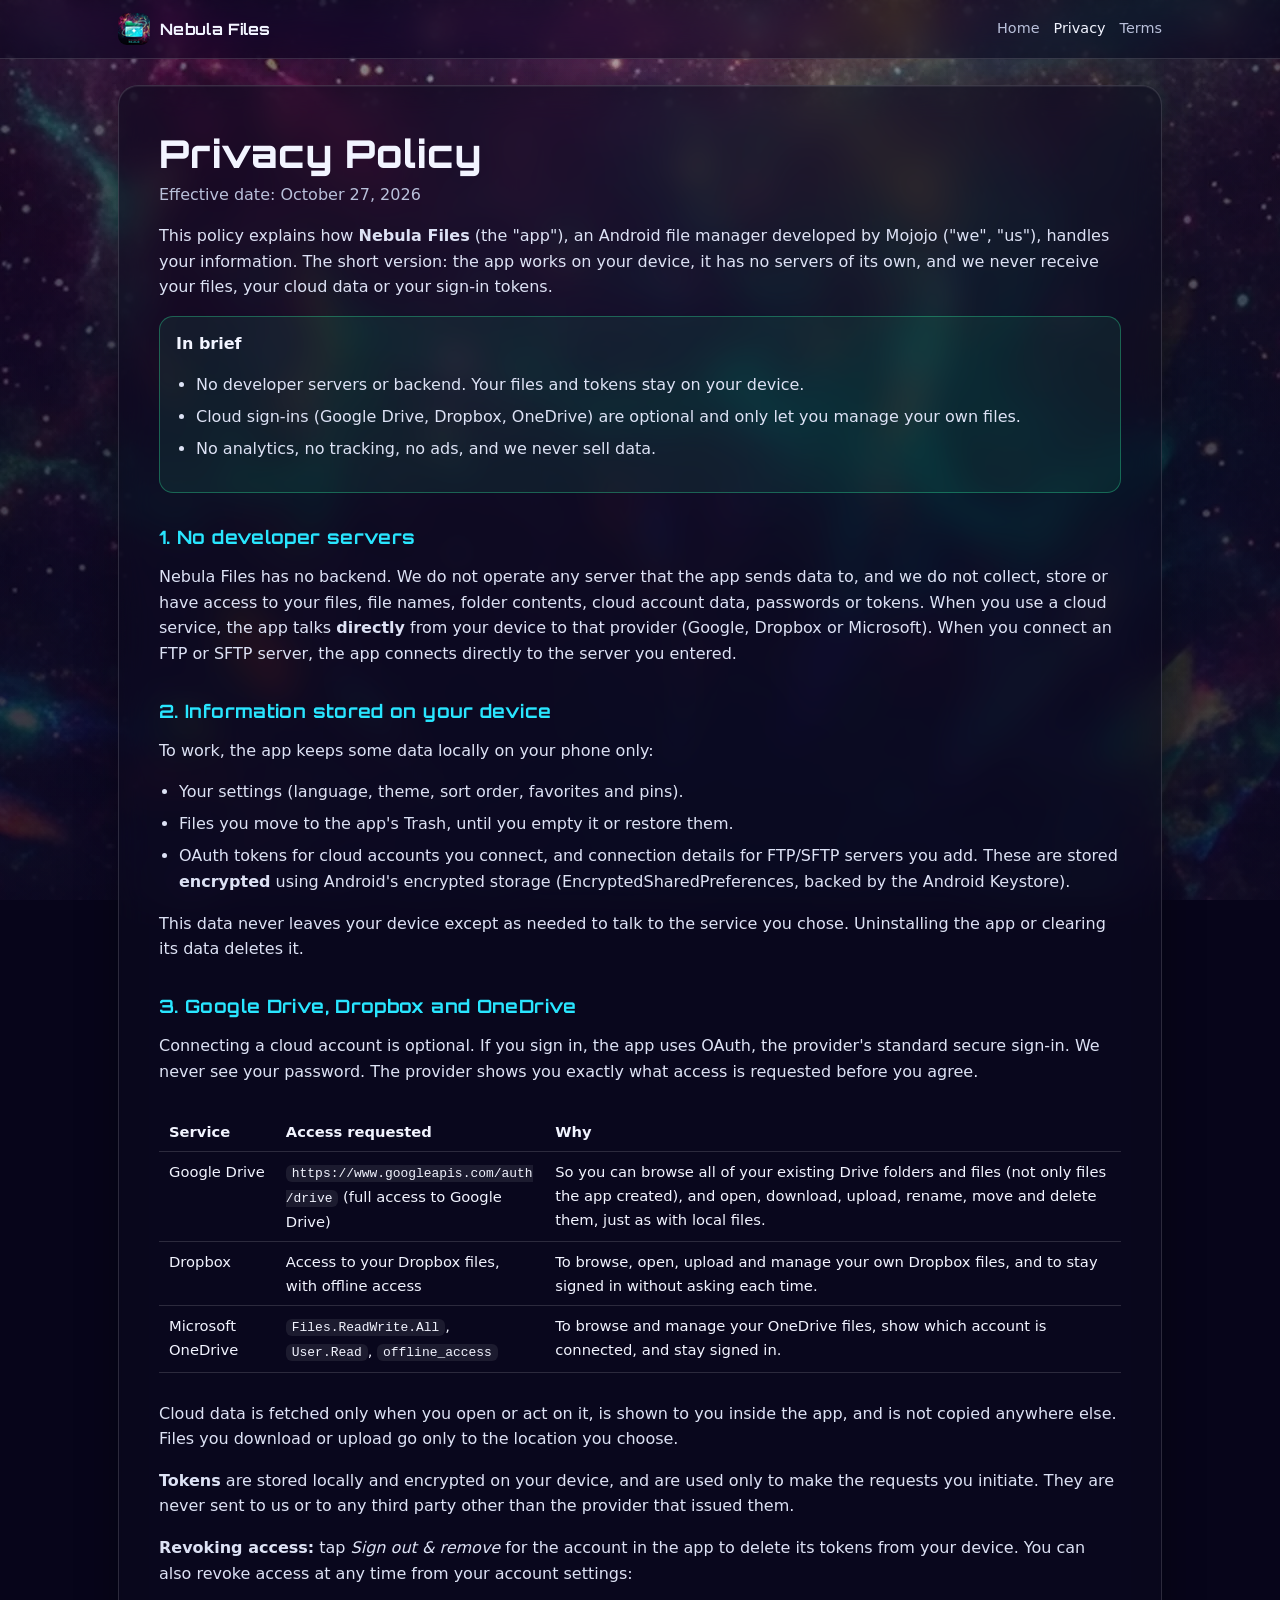
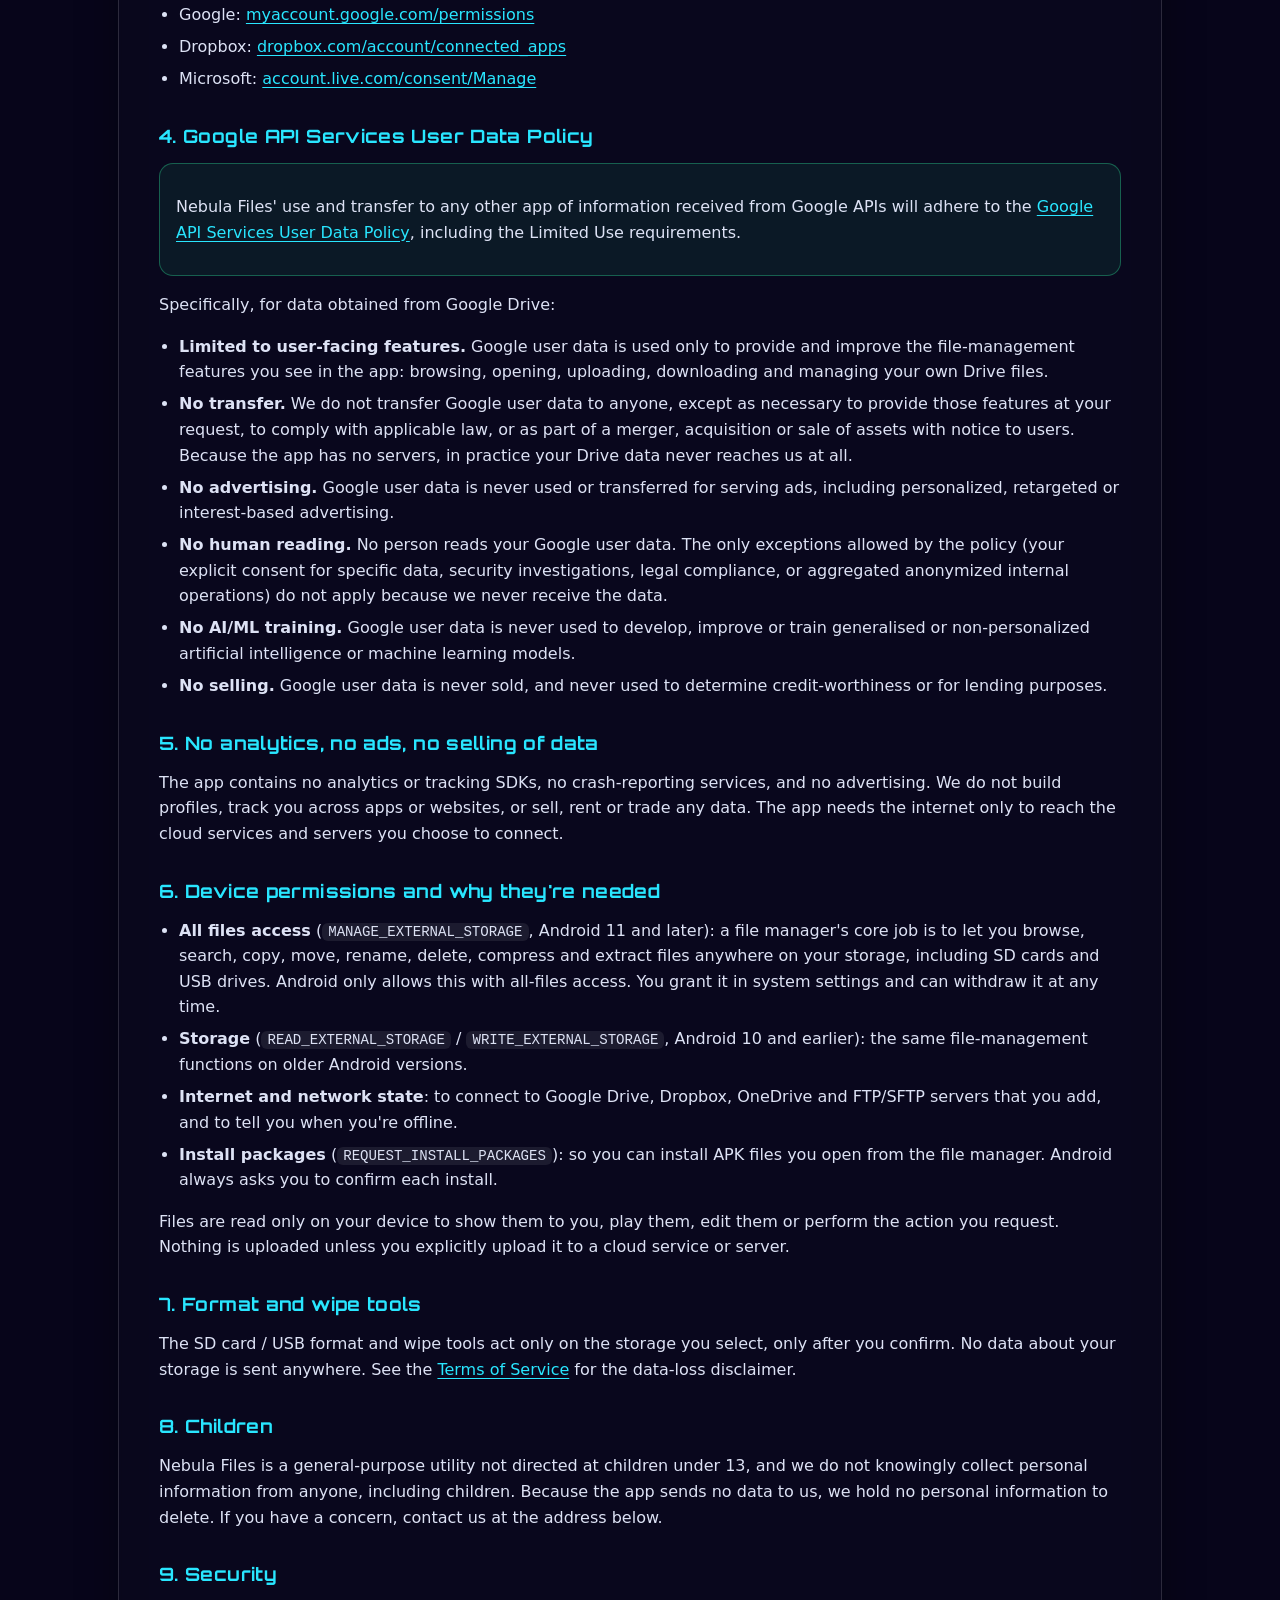
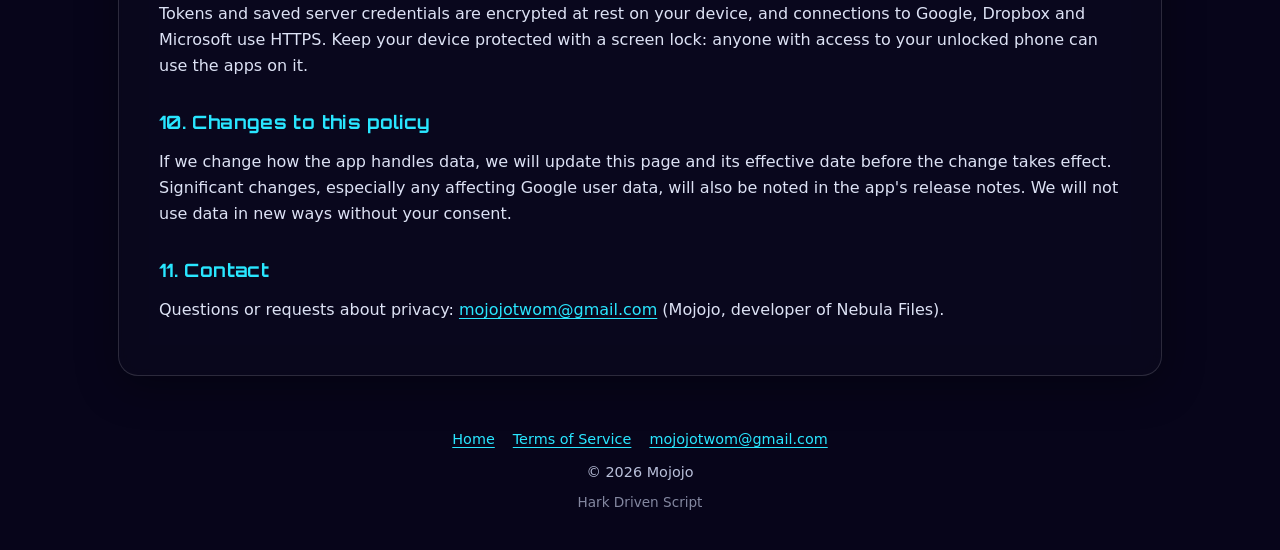
==== privacy.html @ a80e9547 "Nebula Files website" ====
<!doctype html>
<html lang="en">
<head>
  <meta charset="utf-8">
  <meta name="viewport" content="width=device-width, initial-scale=1, viewport-fit=cover">
  <title>Privacy Policy | Nebula Files</title>
  <meta name="description" content="Privacy policy for Nebula Files, the Android file manager by Mojojo. No servers, no analytics, no ads. Google Drive, Dropbox and OneDrive tokens stay encrypted on your device.">
  <meta name="theme-color" content="#07051a">
  <link rel="icon" type="image/png" sizes="32x32" href="favicon-32.png">
  <link rel="apple-touch-icon" sizes="180x180" href="apple-touch-icon.png">
  <link rel="stylesheet" href="assets/style.css">
  <meta property="og:type" content="article">
  <meta property="og:site_name" content="Nebula Files">
  <meta property="og:title" content="Nebula Files Privacy Policy">
  <meta property="og:description" content="No servers, no analytics, no ads. Your files and sign-in tokens stay on your device.">
  <meta property="og:image" content="assets/og-image.jpg">
  <meta name="twitter:card" content="summary_large_image">
</head>
<body>
  <header class="site-header">
    <div class="wrap">
      <a class="brand" href="./"><img src="favicon-32.png" alt="" width="32" height="32">Nebula Files</a>
      <nav aria-label="Site">
        <a href="./">Home</a>
        <a href="privacy.html" aria-current="page">Privacy</a>
        <a href="terms.html">Terms</a>
      </nav>
    </div>
  </header>

  <main class="wrap">
    <article class="doc glass">
      <h1>Privacy Policy</h1>
      <p class="eff">Effective date: October 27, 2026</p>

      <p>This policy explains how <strong>Nebula Files</strong> (the "app"), an Android file manager developed by Mojojo ("we", "us"), handles your information. The short version: the app works on your device, it has no servers of its own, and we never receive your files, your cloud data or your sign-in tokens.</p>

      <div class="callout">
        <strong>In brief</strong>
        <ul>
          <li>No developer servers or backend. Your files and tokens stay on your device.</li>
          <li>Cloud sign-ins (Google Drive, Dropbox, OneDrive) are optional and only let you manage your own files.</li>
          <li>No analytics, no tracking, no ads, and we never sell data.</li>
        </ul>
      </div>

      <h2>1. No developer servers</h2>
      <p>Nebula Files has no backend. We do not operate any server that the app sends data to, and we do not collect, store or have access to your files, file names, folder contents, cloud account data, passwords or tokens. When you use a cloud service, the app talks <strong>directly</strong> from your device to that provider (Google, Dropbox or Microsoft). When you connect an FTP or SFTP server, the app connects directly to the server you entered.</p>

      <h2>2. Information stored on your device</h2>
      <p>To work, the app keeps some data locally on your phone only:</p>
      <ul>
        <li>Your settings (language, theme, sort order, favorites and pins).</li>
        <li>Files you move to the app's Trash, until you empty it or restore them.</li>
        <li>OAuth tokens for cloud accounts you connect, and connection details for FTP/SFTP servers you add. These are stored <strong>encrypted</strong> using Android's encrypted storage (EncryptedSharedPreferences, backed by the Android Keystore).</li>
      </ul>
      <p>This data never leaves your device except as needed to talk to the service you chose. Uninstalling the app or clearing its data deletes it.</p>

      <h2>3. Google Drive, Dropbox and OneDrive</h2>
      <p>Connecting a cloud account is optional. If you sign in, the app uses OAuth, the provider's standard secure sign-in. We never see your password. The provider shows you exactly what access is requested before you agree.</p>
      <div class="table-scroll">
        <table>
          <thead><tr><th>Service</th><th>Access requested</th><th>Why</th></tr></thead>
          <tbody>
            <tr>
              <td data-label="Service">Google Drive</td>
              <td data-label="Access requested"><code>https://www.googleapis.com/auth/drive</code> (full access to Google Drive)</td>
              <td data-label="Why">So you can browse all of your existing Drive folders and files (not only files the app created), and open, download, upload, rename, move and delete them, just as with local files.</td>
            </tr>
            <tr>
              <td data-label="Service">Dropbox</td>
              <td data-label="Access requested">Access to your Dropbox files, with offline access</td>
              <td data-label="Why">To browse, open, upload and manage your own Dropbox files, and to stay signed in without asking each time.</td>
            </tr>
            <tr>
              <td data-label="Service">Microsoft OneDrive</td>
              <td data-label="Access requested"><code>Files.ReadWrite.All</code>, <code>User.Read</code>, <code>offline_access</code></td>
              <td data-label="Why">To browse and manage your OneDrive files, show which account is connected, and stay signed in.</td>
            </tr>
          </tbody>
        </table>
      </div>
      <p>Cloud data is fetched only when you open or act on it, is shown to you inside the app, and is not copied anywhere else. Files you download or upload go only to the location you choose.</p>
      <p><strong>Tokens</strong> are stored locally and encrypted on your device, and are used only to make the requests you initiate. They are never sent to us or to any third party other than the provider that issued them.</p>
      <p><strong>Revoking access:</strong> tap <em>Sign out &amp; remove</em> for the account in the app to delete its tokens from your device. You can also revoke access at any time from your account settings:</p>
      <ul>
        <li>Google: <a href="https://myaccount.google.com/permissions" rel="noopener">myaccount.google.com/permissions</a></li>
        <li>Dropbox: <a href="https://www.dropbox.com/account/connected_apps" rel="noopener">dropbox.com/account/connected_apps</a></li>
        <li>Microsoft: <a href="https://account.live.com/consent/Manage" rel="noopener">account.live.com/consent/Manage</a></li>
      </ul>

      <h2>4. Google API Services User Data Policy</h2>
      <div class="callout">
        <p>Nebula Files' use and transfer to any other app of information received from Google APIs will adhere to the <a href="https://developers.google.com/terms/api-services-user-data-policy" rel="noopener">Google API Services User Data Policy</a>, including the Limited Use requirements.</p>
      </div>
      <p>Specifically, for data obtained from Google Drive:</p>
      <ul>
        <li><strong>Limited to user-facing features.</strong> Google user data is used only to provide and improve the file-management features you see in the app: browsing, opening, uploading, downloading and managing your own Drive files.</li>
        <li><strong>No transfer.</strong> We do not transfer Google user data to anyone, except as necessary to provide those features at your request, to comply with applicable law, or as part of a merger, acquisition or sale of assets with notice to users. Because the app has no servers, in practice your Drive data never reaches us at all.</li>
        <li><strong>No advertising.</strong> Google user data is never used or transferred for serving ads, including personalized, retargeted or interest-based advertising.</li>
        <li><strong>No human reading.</strong> No person reads your Google user data. The only exceptions allowed by the policy (your explicit consent for specific data, security investigations, legal compliance, or aggregated anonymized internal operations) do not apply because we never receive the data.</li>
        <li><strong>No AI/ML training.</strong> Google user data is never used to develop, improve or train generalised or non-personalized artificial intelligence or machine learning models.</li>
        <li><strong>No selling.</strong> Google user data is never sold, and never used to determine credit-worthiness or for lending purposes.</li>
      </ul>

      <h2>5. No analytics, no ads, no selling of data</h2>
      <p>The app contains no analytics or tracking SDKs, no crash-reporting services, and no advertising. We do not build profiles, track you across apps or websites, or sell, rent or trade any data. The app needs the internet only to reach the cloud services and servers you choose to connect.</p>

      <h2>6. Device permissions and why they're needed</h2>
      <ul>
        <li><strong>All files access</strong> (<code>MANAGE_EXTERNAL_STORAGE</code>, Android 11 and later): a file manager's core job is to let you browse, search, copy, move, rename, delete, compress and extract files anywhere on your storage, including SD cards and USB drives. Android only allows this with all-files access. You grant it in system settings and can withdraw it at any time.</li>
        <li><strong>Storage</strong> (<code>READ_EXTERNAL_STORAGE</code> / <code>WRITE_EXTERNAL_STORAGE</code>, Android 10 and earlier): the same file-management functions on older Android versions.</li>
        <li><strong>Internet and network state</strong>: to connect to Google Drive, Dropbox, OneDrive and FTP/SFTP servers that you add, and to tell you when you're offline.</li>
        <li><strong>Install packages</strong> (<code>REQUEST_INSTALL_PACKAGES</code>): so you can install APK files you open from the file manager. Android always asks you to confirm each install.</li>
      </ul>
      <p>Files are read only on your device to show them to you, play them, edit them or perform the action you request. Nothing is uploaded unless you explicitly upload it to a cloud service or server.</p>

      <h2>7. Format and wipe tools</h2>
      <p>The SD card / USB format and wipe tools act only on the storage you select, only after you confirm. No data about your storage is sent anywhere. See the <a href="terms.html">Terms of Service</a> for the data-loss disclaimer.</p>

      <h2>8. Children</h2>
      <p>Nebula Files is a general-purpose utility not directed at children under 13, and we do not knowingly collect personal information from anyone, including children. Because the app sends no data to us, we hold no personal information to delete. If you have a concern, contact us at the address below.</p>

      <h2>9. Security</h2>
      <p>Tokens and saved server credentials are encrypted at rest on your device, and connections to Google, Dropbox and Microsoft use HTTPS. Keep your device protected with a screen lock: anyone with access to your unlocked phone can use the apps on it.</p>

      <h2>10. Changes to this policy</h2>
      <p>If we change how the app handles data, we will update this page and its effective date before the change takes effect. Significant changes, especially any affecting Google user data, will also be noted in the app's release notes. We will not use data in new ways without your consent.</p>

      <h2>11. Contact</h2>
      <p>Questions or requests about privacy: <a href="mailto:mojojotwom@gmail.com">mojojotwom@gmail.com</a> (Mojojo, developer of Nebula Files).</p>
    </article>
  </main>

  <footer class="site-footer">
    <div class="wrap">
      <nav aria-label="Legal">
        <a href="./">Home</a>
        <a href="terms.html">Terms of Service</a>
        <a href="mailto:mojojotwom@gmail.com">mojojotwom@gmail.com</a>
      </nav>
      <p>&copy; 2026 Mojojo</p>
    </div>
    <p class="credit" style="opacity:.7;font-size:.85rem;margin-top:.5rem">Hark Driven Script</p>
  </footer>
</body>
</html>
---- assets/style.css ----
/* Nebula Files — site styles. Hand-written, no build step. */
@font-face {
  font-family: "Orbitron";
  src: url("../fonts/Orbitron.ttf") format("truetype");
  font-weight: 400 900;
  font-display: swap;
}

:root {
  --green: #2EE89A;
  --cyan: #29E6FF;
  --magenta: #FF5FD2;
  --ink: #F2F4FF;
  --muted: #B9C0DA;
  --glass: rgba(12, 10, 28, 0.62);
  --glass-strong: rgba(10, 8, 24, 0.78);
  --line: rgba(255, 255, 255, 0.14);
  --radius: 20px;
  --maxw: 1080px;
}

* { box-sizing: border-box; }
html { -webkit-text-size-adjust: 100%; scroll-behavior: smooth; }

body {
  margin: 0;
  color: var(--ink);
  font-family: system-ui, -apple-system, "Segoe UI", Roboto, "Noto Sans", "Helvetica Neue", Arial, sans-serif;
  font-size: 16px;
  line-height: 1.6;
  background: #07051a;
  min-height: 100vh;
}

/* Full-bleed fixed nebula background (a fixed pseudo-element works on mobile, unlike background-attachment: fixed) */
body::before {
  content: "";
  position: fixed;
  inset: 0;
  z-index: -2;
  background: #07051a url("nebula-bg-portrait.webp") center top / cover no-repeat;
}
body::after {
  content: "";
  position: fixed;
  inset: 0;
  z-index: -1;
  background:
    radial-gradient(ellipse at 50% 0%, rgba(7, 5, 26, 0.05) 0%, rgba(7, 5, 26, 0.55) 70%),
    linear-gradient(180deg, rgba(7, 5, 26, 0.25) 0%, rgba(7, 5, 26, 0.6) 100%);
}
@media (min-aspect-ratio: 1/1) {
  body::before { background-image: url("nebula-bg-wide.webp"); background-position: center; }
}

a { color: var(--cyan); text-underline-offset: 3px; }
a:hover { color: var(--green); }
a:focus-visible, .btn:focus-visible { outline: 2px solid var(--green); outline-offset: 3px; border-radius: 8px; }

h1, h2, h3, .brand { font-family: "Orbitron", system-ui, sans-serif; letter-spacing: 0.02em; line-height: 1.2; }
h1 { font-size: clamp(2rem, 9vw, 3.6rem); margin: 0.2em 0 0.15em; font-weight: 800; }
h2 { font-size: clamp(1.3rem, 5.5vw, 1.9rem); margin: 0 0 0.6em; font-weight: 700; }
h3 { font-size: 1.02rem; margin: 0 0 0.4em; font-weight: 700; }

.wrap { width: 100%; max-width: var(--maxw); margin: 0 auto; padding: 0 18px; }

/* Header */
.site-header {
  position: sticky; top: 0; z-index: 10;
  background: rgba(7, 5, 26, 0.55);
  backdrop-filter: blur(14px) saturate(140%);
  -webkit-backdrop-filter: blur(14px) saturate(140%);
  border-bottom: 1px solid var(--line);
}
.site-header .wrap { display: flex; align-items: center; justify-content: space-between; gap: 12px; height: 58px; }
.brand { display: flex; align-items: center; gap: 10px; color: var(--ink); text-decoration: none; font-weight: 700; font-size: 0.98rem; }
.brand img { width: 32px; height: 32px; border-radius: 9px; }
.site-header nav { display: flex; gap: 14px; font-size: 0.9rem; }
.site-header nav a { color: var(--muted); text-decoration: none; }
.site-header nav a:hover, .site-header nav a[aria-current="page"] { color: var(--ink); }

/* Glass card */
.glass {
  background: var(--glass);
  border: 1px solid var(--line);
  border-radius: var(--radius);
  backdrop-filter: blur(16px) saturate(130%);
  -webkit-backdrop-filter: blur(16px) saturate(130%);
  box-shadow: 0 10px 40px rgba(0, 0, 0, 0.35), inset 0 1px 0 rgba(255, 255, 255, 0.06);
}
@supports not ((backdrop-filter: blur(2px)) or (-webkit-backdrop-filter: blur(2px))) {
  .glass, .site-header { background: var(--glass-strong); }
}

/* Hero */
.hero { text-align: center; padding: 44px 0 20px; }
.hero-logo {
  width: 132px; height: 132px; border-radius: 30px;
  box-shadow: 0 0 0 1px rgba(255,255,255,0.18), 0 0 40px rgba(41, 230, 255, 0.35), 0 0 80px rgba(255, 95, 210, 0.25);
}
.tagline { font-size: clamp(1.05rem, 4.4vw, 1.3rem); color: var(--ink); margin: 0.2em auto 0.3em; max-width: 34em; }
.byline { color: var(--muted); font-size: 0.92rem; margin: 0 0 1.4em; }
.byline strong { color: var(--green); font-weight: 600; }
.grad {
  background: linear-gradient(90deg, var(--green), var(--cyan) 50%, var(--magenta));
  -webkit-background-clip: text; background-clip: text; color: transparent;
}

.download-card { padding: 22px 18px; max-width: 520px; margin: 0 auto; }
.btn {
  display: inline-flex; align-items: center; justify-content: center; gap: 10px;
  min-height: 56px; padding: 14px 28px; border-radius: 999px;
  font-family: "Orbitron", system-ui, sans-serif; font-weight: 800; font-size: 1.08rem; letter-spacing: 0.04em;
  text-decoration: none; color: #04140d;
  background: linear-gradient(90deg, var(--green), var(--cyan));
  box-shadow: 0 8px 30px rgba(46, 232, 154, 0.35), 0 0 0 1px rgba(255,255,255,0.25) inset;
  transition: transform .15s ease, box-shadow .15s ease;
}
.btn:hover { color: #04140d; transform: translateY(-1px); box-shadow: 0 12px 36px rgba(41, 230, 255, 0.45); }
.btn-big { width: 100%; font-size: 1.15rem; min-height: 62px; }
.btn svg { width: 22px; height: 22px; flex: none; }
.meta { display: flex; flex-wrap: wrap; justify-content: center; gap: 8px; margin: 14px 0 0; padding: 0; list-style: none; }
.meta li { font-size: 0.82rem; color: var(--ink); padding: 4px 11px; border-radius: 999px; border: 1px solid var(--line); background: rgba(255,255,255,0.05); }

/* Sections */
section { padding: 26px 0; }
.section-head { text-align: center; margin-bottom: 18px; }
.section-head p { color: var(--muted); margin: 0 auto; max-width: 36em; }

.steps { counter-reset: s; list-style: none; margin: 0; padding: 20px 18px; }
.steps li { counter-increment: s; position: relative; padding: 0 0 14px 48px; }
.steps li:last-child { padding-bottom: 0; }
.steps li::before {
  content: counter(s); position: absolute; left: 0; top: 0;
  width: 32px; height: 32px; border-radius: 50%; display: grid; place-items: center;
  font-family: "Orbitron", sans-serif; font-weight: 800; font-size: 0.9rem; color: #07051a;
  background: linear-gradient(135deg, var(--cyan), var(--magenta));
}
.steps strong { color: var(--ink); }
.steps span { color: var(--muted); }
.note {
  margin: 14px 0 0; padding: 12px 14px; border-radius: 14px; font-size: 0.92rem;
  background: rgba(255, 95, 210, 0.10); border: 1px solid rgba(255, 95, 210, 0.35); color: var(--ink);
}

.grid { display: grid; grid-template-columns: 1fr; gap: 14px; }
@media (min-width: 620px) { .grid { grid-template-columns: repeat(2, 1fr); } }
@media (min-width: 960px) { .grid { grid-template-columns: repeat(3, 1fr); } }
.feature { padding: 18px; }
.feature .ico {
  width: 42px; height: 42px; border-radius: 12px; display: grid; place-items: center; margin-bottom: 10px;
  background: rgba(255,255,255,0.06); border: 1px solid var(--line);
}
.feature .ico svg { width: 24px; height: 24px; }
.feature p { margin: 0; color: var(--muted); font-size: 0.95rem; }
.feature ul { margin: 6px 0 0; padding-left: 18px; color: var(--muted); font-size: 0.93rem; }
.c-green { color: var(--green); } .c-cyan { color: var(--cyan); } .c-magenta { color: var(--magenta); }

.drive { padding: 22px 18px; border-color: rgba(41, 230, 255, 0.35); }
.drive p { color: var(--muted); margin: 0 0 0.8em; }
.drive p:last-child { margin-bottom: 0; }
.drive strong { color: var(--ink); }

/* Legal / long-form pages */
.doc { padding: 22px 18px; margin: 26px 0; }
@media (min-width: 720px) { .doc { padding: 36px 40px; } }
.doc h1 { font-size: clamp(1.6rem, 7vw, 2.4rem); }
.doc h2 { font-size: 1.15rem; margin-top: 1.8em; color: var(--cyan); }
.doc p, .doc li { color: #DDE2F5; }
.doc ul { padding-left: 20px; }
.doc li { margin-bottom: 0.4em; }
.doc .eff { color: var(--muted); margin-top: 0; }
.doc .callout {
  padding: 14px 16px; border-radius: 14px; margin: 1em 0;
  background: rgba(46, 232, 154, 0.08); border: 1px solid rgba(46, 232, 154, 0.35);
}
.doc code { font-size: 0.88em; background: rgba(255,255,255,0.08); padding: 1px 6px; border-radius: 6px; word-break: break-word; }
.doc table { width: 100%; border-collapse: collapse; font-size: 0.92rem; margin: 0.8em 0; }
.doc th, .doc td { text-align: left; vertical-align: top; padding: 8px 10px; border-bottom: 1px solid var(--line); }
.doc th { color: var(--ink); font-weight: 600; }
.table-scroll { overflow-x: auto; -webkit-overflow-scrolling: touch; }

/* Footer */
.site-footer { padding: 26px 0 36px; text-align: center; color: var(--muted); font-size: 0.9rem; }
.site-footer nav { display: flex; flex-wrap: wrap; justify-content: center; gap: 8px 18px; margin-bottom: 10px; }
.site-footer p { margin: 4px 0; }

.center { text-align: center; }
.sr-only { position: absolute; width: 1px; height: 1px; overflow: hidden; clip: rect(0 0 0 0); white-space: nowrap; }

@media (prefers-reduced-motion: reduce) { * { transition: none !important; scroll-behavior: auto !important; } }

/* Stack legal tables into cards on narrow phones */
@media (max-width: 560px) {
  .doc table, .doc tbody, .doc tr, .doc td { display: block; width: 100%; }
  .doc thead { display: none; }
  .doc tr { padding: 10px 0; border-bottom: 1px solid var(--line); }
  .doc td { border: 0; padding: 3px 0; }
  .doc td::before { content: attr(data-label); display: block; font-size: 0.78rem; text-transform: uppercase; letter-spacing: 0.06em; color: var(--muted); }
  .doc td:first-child { font-weight: 700; color: var(--ink); font-size: 1rem; }
  .doc td:first-child::before { content: none; }
}
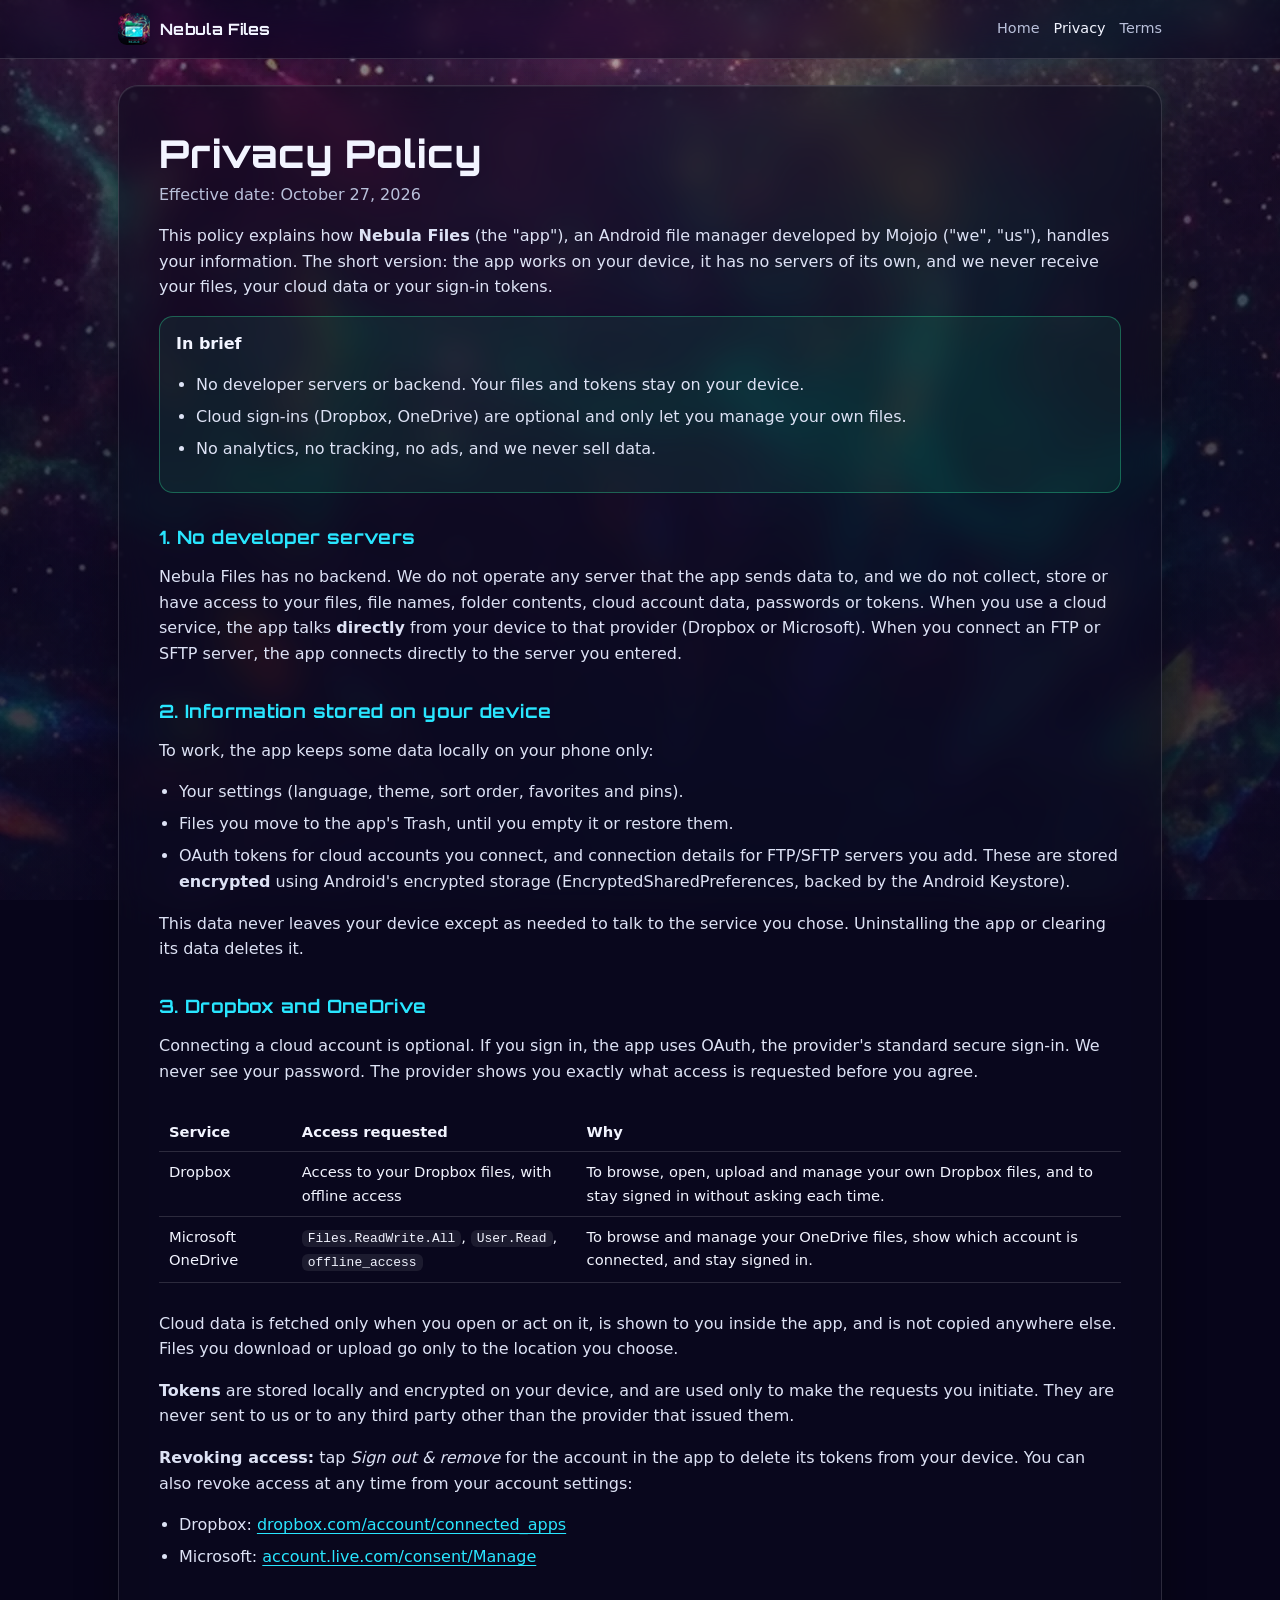
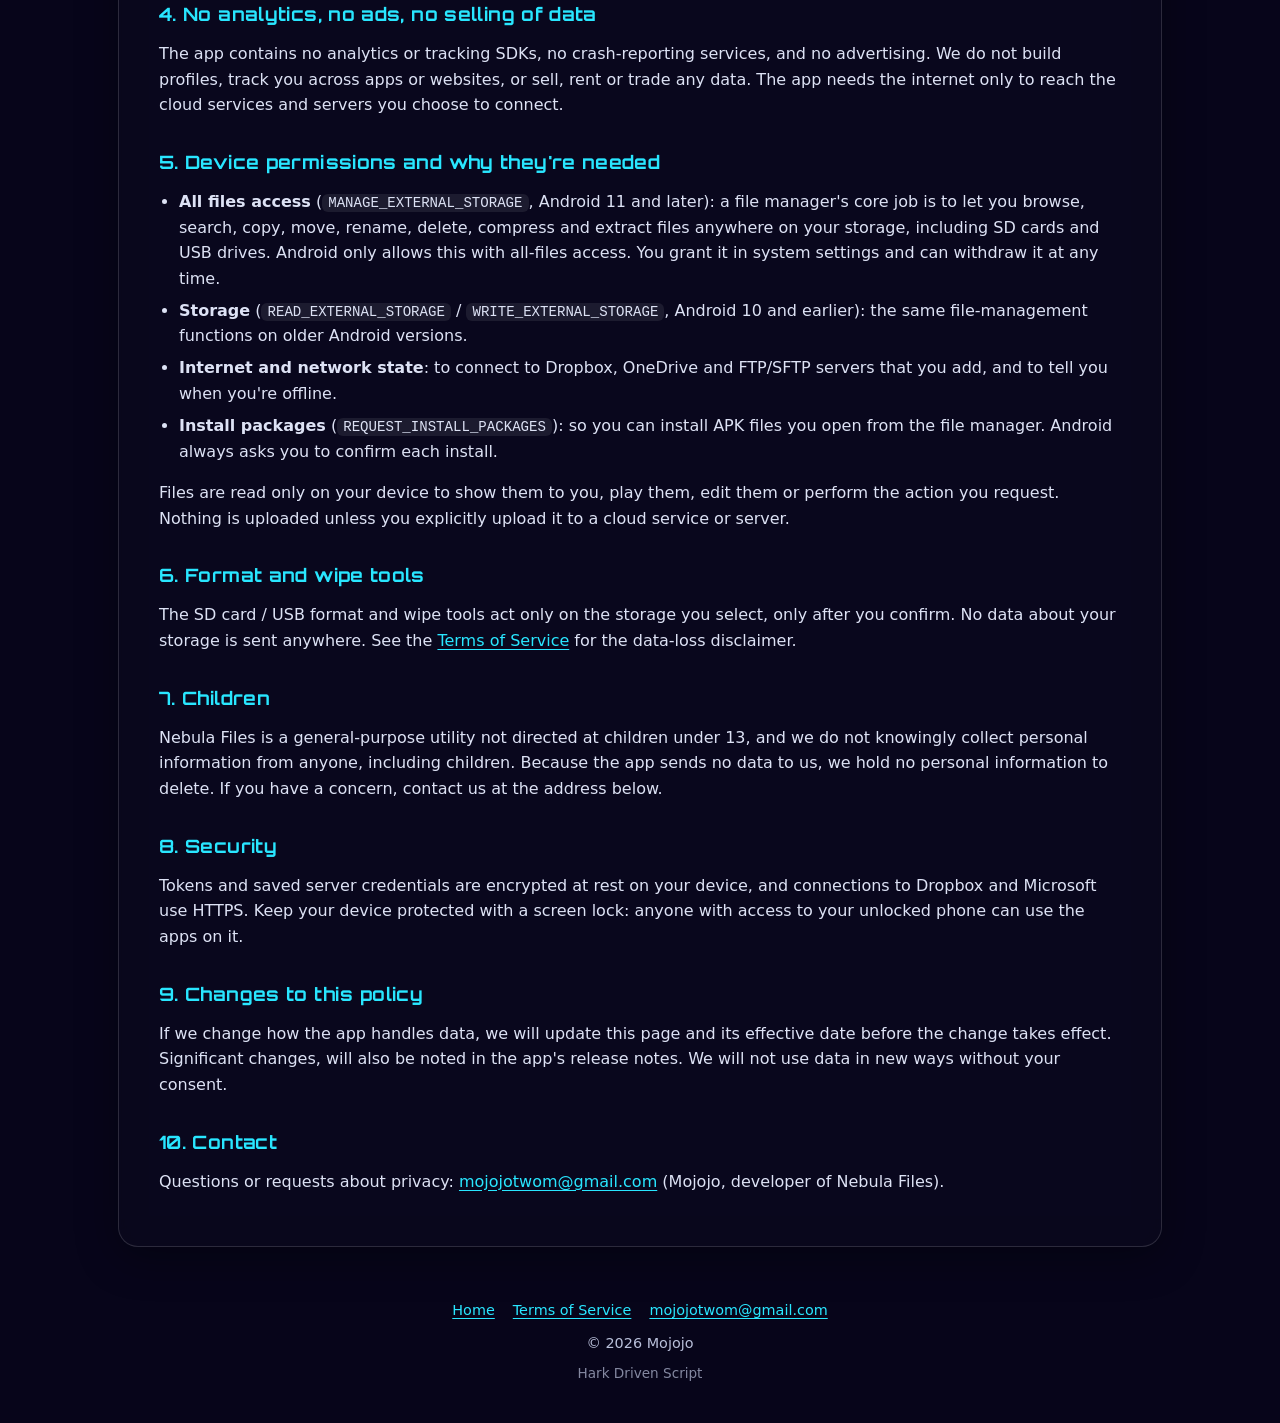
==== commit f7bff242: "Remove Google Drive" ====
--- a/privacy.html
+++ b/privacy.html
@@ -4,7 +4,7 @@
   <meta charset="utf-8">
   <meta name="viewport" content="width=device-width, initial-scale=1, viewport-fit=cover">
   <title>Privacy Policy | Nebula Files</title>
-  <meta name="description" content="Privacy policy for Nebula Files, the Android file manager by Mojojo. No servers, no analytics, no ads. Google Drive, Dropbox and OneDrive tokens stay encrypted on your device.">
+  <meta name="description" content="Privacy policy for Nebula Files, the Android file manager by Mojojo. No servers, no analytics, no ads. Dropbox and OneDrive tokens stay encrypted on your device.">
   <meta name="theme-color" content="#07051a">
   <link rel="icon" type="image/png" sizes="32x32" href="favicon-32.png">
   <link rel="apple-touch-icon" sizes="180x180" href="apple-touch-icon.png">
@@ -39,13 +39,13 @@
         <strong>In brief</strong>
         <ul>
           <li>No developer servers or backend. Your files and tokens stay on your device.</li>
-          <li>Cloud sign-ins (Google Drive, Dropbox, OneDrive) are optional and only let you manage your own files.</li>
+          <li>Cloud sign-ins (Dropbox, OneDrive) are optional and only let you manage your own files.</li>
           <li>No analytics, no tracking, no ads, and we never sell data.</li>
         </ul>
       </div>
 
       <h2>1. No developer servers</h2>
-      <p>Nebula Files has no backend. We do not operate any server that the app sends data to, and we do not collect, store or have access to your files, file names, folder contents, cloud account data, passwords or tokens. When you use a cloud service, the app talks <strong>directly</strong> from your device to that provider (Google, Dropbox or Microsoft). When you connect an FTP or SFTP server, the app connects directly to the server you entered.</p>
+      <p>Nebula Files has no backend. We do not operate any server that the app sends data to, and we do not collect, store or have access to your files, file names, folder contents, cloud account data, passwords or tokens. When you use a cloud service, the app talks <strong>directly</strong> from your device to that provider (Dropbox or Microsoft). When you connect an FTP or SFTP server, the app connects directly to the server you entered.</p>
 
       <h2>2. Information stored on your device</h2>
       <p>To work, the app keeps some data locally on your phone only:</p>
@@ -56,17 +56,12 @@
       </ul>
       <p>This data never leaves your device except as needed to talk to the service you chose. Uninstalling the app or clearing its data deletes it.</p>
 
-      <h2>3. Google Drive, Dropbox and OneDrive</h2>
+      <h2>3. Dropbox and OneDrive</h2>
       <p>Connecting a cloud account is optional. If you sign in, the app uses OAuth, the provider's standard secure sign-in. We never see your password. The provider shows you exactly what access is requested before you agree.</p>
       <div class="table-scroll">
         <table>
           <thead><tr><th>Service</th><th>Access requested</th><th>Why</th></tr></thead>
           <tbody>
-            <tr>
-              <td data-label="Service">Google Drive</td>
-              <td data-label="Access requested"><code>https://www.googleapis.com/auth/drive</code> (full access to Google Drive)</td>
-              <td data-label="Why">So you can browse all of your existing Drive folders and files (not only files the app created), and open, download, upload, rename, move and delete them, just as with local files.</td>
-            </tr>
             <tr>
               <td data-label="Service">Dropbox</td>
               <td data-label="Access requested">Access to your Dropbox files, with offline access</td>
@@ -84,50 +79,35 @@
       <p><strong>Tokens</strong> are stored locally and encrypted on your device, and are used only to make the requests you initiate. They are never sent to us or to any third party other than the provider that issued them.</p>
       <p><strong>Revoking access:</strong> tap <em>Sign out &amp; remove</em> for the account in the app to delete its tokens from your device. You can also revoke access at any time from your account settings:</p>
       <ul>
-        <li>Google: <a href="https://myaccount.google.com/permissions" rel="noopener">myaccount.google.com/permissions</a></li>
         <li>Dropbox: <a href="https://www.dropbox.com/account/connected_apps" rel="noopener">dropbox.com/account/connected_apps</a></li>
         <li>Microsoft: <a href="https://account.live.com/consent/Manage" rel="noopener">account.live.com/consent/Manage</a></li>
       </ul>
 
-      <h2>4. Google API Services User Data Policy</h2>
-      <div class="callout">
-        <p>Nebula Files' use and transfer to any other app of information received from Google APIs will adhere to the <a href="https://developers.google.com/terms/api-services-user-data-policy" rel="noopener">Google API Services User Data Policy</a>, including the Limited Use requirements.</p>
-      </div>
-      <p>Specifically, for data obtained from Google Drive:</p>
-      <ul>
-        <li><strong>Limited to user-facing features.</strong> Google user data is used only to provide and improve the file-management features you see in the app: browsing, opening, uploading, downloading and managing your own Drive files.</li>
-        <li><strong>No transfer.</strong> We do not transfer Google user data to anyone, except as necessary to provide those features at your request, to comply with applicable law, or as part of a merger, acquisition or sale of assets with notice to users. Because the app has no servers, in practice your Drive data never reaches us at all.</li>
-        <li><strong>No advertising.</strong> Google user data is never used or transferred for serving ads, including personalized, retargeted or interest-based advertising.</li>
-        <li><strong>No human reading.</strong> No person reads your Google user data. The only exceptions allowed by the policy (your explicit consent for specific data, security investigations, legal compliance, or aggregated anonymized internal operations) do not apply because we never receive the data.</li>
-        <li><strong>No AI/ML training.</strong> Google user data is never used to develop, improve or train generalised or non-personalized artificial intelligence or machine learning models.</li>
-        <li><strong>No selling.</strong> Google user data is never sold, and never used to determine credit-worthiness or for lending purposes.</li>
-      </ul>
-
-      <h2>5. No analytics, no ads, no selling of data</h2>
+      <h2>4. No analytics, no ads, no selling of data</h2>
       <p>The app contains no analytics or tracking SDKs, no crash-reporting services, and no advertising. We do not build profiles, track you across apps or websites, or sell, rent or trade any data. The app needs the internet only to reach the cloud services and servers you choose to connect.</p>
 
-      <h2>6. Device permissions and why they're needed</h2>
+      <h2>5. Device permissions and why they're needed</h2>
       <ul>
         <li><strong>All files access</strong> (<code>MANAGE_EXTERNAL_STORAGE</code>, Android 11 and later): a file manager's core job is to let you browse, search, copy, move, rename, delete, compress and extract files anywhere on your storage, including SD cards and USB drives. Android only allows this with all-files access. You grant it in system settings and can withdraw it at any time.</li>
         <li><strong>Storage</strong> (<code>READ_EXTERNAL_STORAGE</code> / <code>WRITE_EXTERNAL_STORAGE</code>, Android 10 and earlier): the same file-management functions on older Android versions.</li>
-        <li><strong>Internet and network state</strong>: to connect to Google Drive, Dropbox, OneDrive and FTP/SFTP servers that you add, and to tell you when you're offline.</li>
+        <li><strong>Internet and network state</strong>: to connect to Dropbox, OneDrive and FTP/SFTP servers that you add, and to tell you when you're offline.</li>
         <li><strong>Install packages</strong> (<code>REQUEST_INSTALL_PACKAGES</code>): so you can install APK files you open from the file manager. Android always asks you to confirm each install.</li>
       </ul>
       <p>Files are read only on your device to show them to you, play them, edit them or perform the action you request. Nothing is uploaded unless you explicitly upload it to a cloud service or server.</p>
 
-      <h2>7. Format and wipe tools</h2>
+      <h2>6. Format and wipe tools</h2>
       <p>The SD card / USB format and wipe tools act only on the storage you select, only after you confirm. No data about your storage is sent anywhere. See the <a href="terms.html">Terms of Service</a> for the data-loss disclaimer.</p>
 
-      <h2>8. Children</h2>
+      <h2>7. Children</h2>
       <p>Nebula Files is a general-purpose utility not directed at children under 13, and we do not knowingly collect personal information from anyone, including children. Because the app sends no data to us, we hold no personal information to delete. If you have a concern, contact us at the address below.</p>
 
-      <h2>9. Security</h2>
-      <p>Tokens and saved server credentials are encrypted at rest on your device, and connections to Google, Dropbox and Microsoft use HTTPS. Keep your device protected with a screen lock: anyone with access to your unlocked phone can use the apps on it.</p>
+      <h2>8. Security</h2>
+      <p>Tokens and saved server credentials are encrypted at rest on your device, and connections to Dropbox and Microsoft use HTTPS. Keep your device protected with a screen lock: anyone with access to your unlocked phone can use the apps on it.</p>
 
-      <h2>10. Changes to this policy</h2>
-      <p>If we change how the app handles data, we will update this page and its effective date before the change takes effect. Significant changes, especially any affecting Google user data, will also be noted in the app's release notes. We will not use data in new ways without your consent.</p>
+      <h2>9. Changes to this policy</h2>
+      <p>If we change how the app handles data, we will update this page and its effective date before the change takes effect. Significant changes, will also be noted in the app's release notes. We will not use data in new ways without your consent.</p>
 
-      <h2>11. Contact</h2>
+      <h2>10. Contact</h2>
       <p>Questions or requests about privacy: <a href="mailto:mojojotwom@gmail.com">mojojotwom@gmail.com</a> (Mojojo, developer of Nebula Files).</p>
     </article>
   </main>
